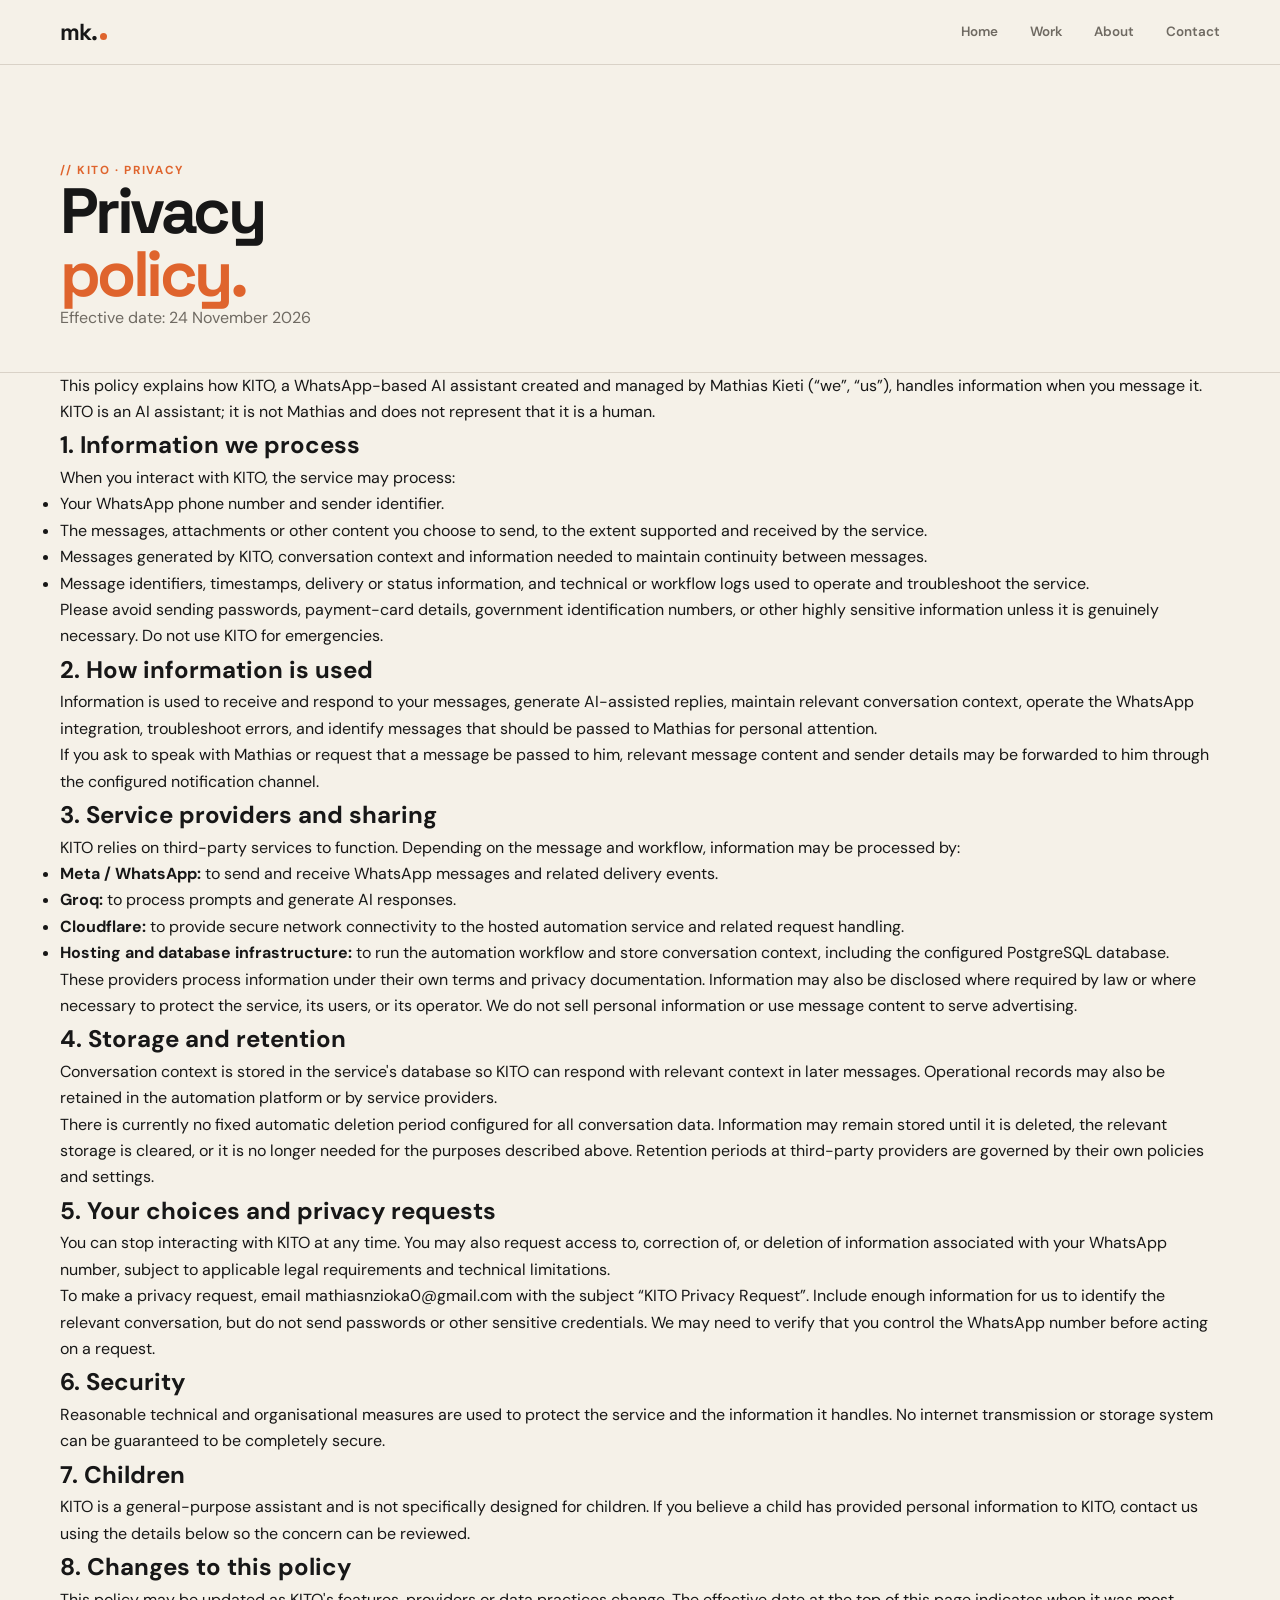
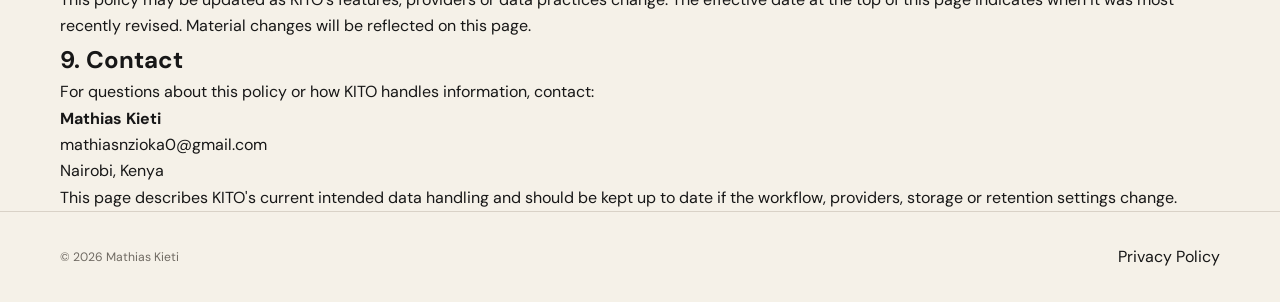
==== privacy-policy/index.html @ 992ea62e "Add KITO privacy policy page" ====
<!doctype html>
<html lang="en">
<head>
  <meta charset="utf-8">
  <meta name="viewport" content="width=device-width,initial-scale=1">
  <meta name="description" content="Privacy information for KITO, the WhatsApp AI assistant created by Mathias Kieti.">
  <meta name="robots" content="index,follow">
  <title>KITO Privacy Policy — Mathias Kieti</title>
  <link rel="stylesheet" href="../css/style.css">
</head>
<body>
  <header class="site-header">
    <div class="container">
      <a href="../index.html" class="logo" aria-label="Mathias Kieti home">mk.</a>
      <nav class="main-nav" aria-label="Main navigation">
        <a href="../index.html">Home</a>
        <a href="../projects.html">Work</a>
        <a href="../about.html">About</a>
        <a href="../contact.html">Contact</a>
      </nav>
    </div>
  </header>

  <main>
    <section class="page-hero">
      <div class="container">
        <p class="section-label">// KITO · privacy</p>
        <h1>Privacy<br><em>policy.</em></h1>
        <p class="sub policy-updated">Effective date: 24 November 2026</p>
      </div>
    </section>

    <section class="policy-section">
      <div class="container policy-container">
        <p class="policy-intro">This policy explains how KITO, a WhatsApp-based AI assistant created and managed by Mathias Kieti (“we”, “us”), handles information when you message it. KITO is an AI assistant; it is not Mathias and does not represent that it is a human.</p>

        <section class="policy-part">
          <h2>1. Information we process</h2>
          <p>When you interact with KITO, the service may process:</p>
          <ul>
            <li>Your WhatsApp phone number and sender identifier.</li>
            <li>The messages, attachments or other content you choose to send, to the extent supported and received by the service.</li>
            <li>Messages generated by KITO, conversation context and information needed to maintain continuity between messages.</li>
            <li>Message identifiers, timestamps, delivery or status information, and technical or workflow logs used to operate and troubleshoot the service.</li>
          </ul>
          <p>Please avoid sending passwords, payment-card details, government identification numbers, or other highly sensitive information unless it is genuinely necessary. Do not use KITO for emergencies.</p>
        </section>

        <section class="policy-part">
          <h2>2. How information is used</h2>
          <p>Information is used to receive and respond to your messages, generate AI-assisted replies, maintain relevant conversation context, operate the WhatsApp integration, troubleshoot errors, and identify messages that should be passed to Mathias for personal attention.</p>
          <p>If you ask to speak with Mathias or request that a message be passed to him, relevant message content and sender details may be forwarded to him through the configured notification channel.</p>
        </section>

        <section class="policy-part">
          <h2>3. Service providers and sharing</h2>
          <p>KITO relies on third-party services to function. Depending on the message and workflow, information may be processed by:</p>
          <ul>
            <li><strong>Meta / WhatsApp:</strong> to send and receive WhatsApp messages and related delivery events.</li>
            <li><strong>Groq:</strong> to process prompts and generate AI responses.</li>
            <li><strong>Cloudflare:</strong> to provide secure network connectivity to the hosted automation service and related request handling.</li>
            <li><strong>Hosting and database infrastructure:</strong> to run the automation workflow and store conversation context, including the configured PostgreSQL database.</li>
          </ul>
          <p>These providers process information under their own terms and privacy documentation. Information may also be disclosed where required by law or where necessary to protect the service, its users, or its operator. We do not sell personal information or use message content to serve advertising.</p>
        </section>

        <section class="policy-part">
          <h2>4. Storage and retention</h2>
          <p>Conversation context is stored in the service's database so KITO can respond with relevant context in later messages. Operational records may also be retained in the automation platform or by service providers.</p>
          <p>There is currently no fixed automatic deletion period configured for all conversation data. Information may remain stored until it is deleted, the relevant storage is cleared, or it is no longer needed for the purposes described above. Retention periods at third-party providers are governed by their own policies and settings.</p>
        </section>

        <section class="policy-part">
          <h2>5. Your choices and privacy requests</h2>
          <p>You can stop interacting with KITO at any time. You may also request access to, correction of, or deletion of information associated with your WhatsApp number, subject to applicable legal requirements and technical limitations.</p>
          <p>To make a privacy request, email <a href="mailto:mathiasnzioka0@gmail.com">mathiasnzioka0@gmail.com</a> with the subject “KITO Privacy Request”. Include enough information for us to identify the relevant conversation, but do not send passwords or other sensitive credentials. We may need to verify that you control the WhatsApp number before acting on a request.</p>
        </section>

        <section class="policy-part">
          <h2>6. Security</h2>
          <p>Reasonable technical and organisational measures are used to protect the service and the information it handles. No internet transmission or storage system can be guaranteed to be completely secure.</p>
        </section>

        <section class="policy-part">
          <h2>7. Children</h2>
          <p>KITO is a general-purpose assistant and is not specifically designed for children. If you believe a child has provided personal information to KITO, contact us using the details below so the concern can be reviewed.</p>
        </section>

        <section class="policy-part">
          <h2>8. Changes to this policy</h2>
          <p>This policy may be updated as KITO's features, providers or data practices change. The effective date at the top of this page indicates when it was most recently revised. Material changes will be reflected on this page.</p>
        </section>

        <section class="policy-part">
          <h2>9. Contact</h2>
          <p>For questions about this policy or how KITO handles information, contact:</p>
          <p><strong>Mathias Kieti</strong><br><a href="mailto:mathiasnzioka0@gmail.com">mathiasnzioka0@gmail.com</a><br>Nairobi, Kenya</p>
        </section>
        <p class="policy-note">This page describes KITO's current intended data handling and should be kept up to date if the workflow, providers, storage or retention settings change.</p>
      </div>
    </section>
  </main>

  <footer class="site-footer">
    <div class="container">
      <p>© 2026 Mathias Kieti</p>
      <a class="privacy-link" href="./" aria-current="page">Privacy Policy</a>
    </div>
  </footer>
</body>
</html>
---- css/style.css ----
@import url('https://fonts.googleapis.com/css2?family=DM+Sans:wght@400;500;600;700&family=Space+Grotesk:wght@500;600;700&display=swap');
:root{--bg:#f5f1e8;--surface:#fffdf8;--ink:#171717;--muted:#6f6a62;--line:#d9d2c7;--accent:#df642d;--accent-dark:#b94a1d;--accent-soft:#f3dfd2;--dark:#1b1a18;--radius:18px;--head:'Space Grotesk',sans-serif;--body:'DM Sans',sans-serif}*{box-sizing:border-box;margin:0;padding:0}html{scroll-behavior:smooth}body{background:var(--bg);color:var(--ink);font-family:var(--body);line-height:1.65;overflow-x:hidden}a{color:inherit;text-decoration:none}img{max-width:100%;display:block}.container{width:min(1160px,92%);margin:auto}.site-header{position:sticky;top:0;z-index:100;padding:1.05rem 0;background:rgba(245,241,232,.94);backdrop-filter:blur(14px);border-bottom:1px solid var(--line)}.site-header .container{display:flex;align-items:center;justify-content:space-between}.logo{font:700 1.45rem var(--head);letter-spacing:-.05em}.logo::after{content:'';display:inline-block;width:7px;height:7px;border-radius:50%;background:var(--accent);margin-left:3px}.main-nav{display:flex;gap:2rem}.main-nav a{font-size:.84rem;font-weight:600;color:var(--muted);position:relative}.main-nav a::after{content:'';position:absolute;left:0;bottom:-6px;width:0;height:2px;background:var(--accent);transition:.2s}.main-nav a:hover,.main-nav a[aria-current]{color:var(--ink)}.main-nav a:hover::after,.main-nav a[aria-current]::after{width:100%}.menu-toggle{display:none;background:none;border:1px solid var(--line);padding:.45rem .7rem;border-radius:10px;color:var(--ink)}@media(max-width:700px){.menu-toggle{display:block}.main-nav{display:none;position:absolute;top:100%;left:0;right:0;background:var(--bg);border-bottom:1px solid var(--line);padding:1rem 4%;flex-direction:column;gap:1rem}.main-nav.open{display:flex}}.hero{padding:7rem 0 5rem;border-bottom:1px solid var(--line);position:relative}.hero::before{content:'';position:absolute;right:5%;top:14%;width:180px;height:180px;border:1px solid rgba(223,100,45,.35);border-radius:50%}.hero::after{content:'';position:absolute;right:10%;top:22%;width:80px;height:80px;background:var(--accent-soft);border-radius:50%}.hero-inner{position:relative;z-index:1}.hero-eyebrow,.section-label,.meta-label,.eyebrow{font-size:.73rem;text-transform:uppercase;letter-spacing:.14em;font-weight:700;color:var(--accent)}.hero-eyebrow{display:flex;align-items:center;gap:.55rem;margin-bottom:1.5rem}.dot{width:8px;height:8px;background:var(--accent);border-radius:50%}.hero h1{font:700 clamp(3.5rem,9vw,8.2rem)/.91 var(--head);letter-spacing:-.07em;max-width:980px}.hero h1 .name{display:block}.hero h1 .role{display:block;font-size:clamp(1.5rem,3.4vw,2.8rem);line-height:1.1;letter-spacing:-.035em;color:var(--accent);margin-top:.9rem}.hero-desc{max-width:650px;font-size:1.08rem;color:var(--muted);margin:1.8rem 0 2.3rem}.hero-cta{display:flex;gap:.8rem;flex-wrap:wrap}.btn{display:inline-flex;align-items:center;justify-content:center;padding:.85rem 1.3rem;border-radius:999px;font-weight:700;font-size:.85rem;transition:.2s}.btn-primary{background:var(--accent);color:#fff}.btn-primary:hover{background:var(--accent-dark);transform:translateY(-2px)}.btn-outline{border:1px solid var(--ink);background:transparent}.btn-outline:hover{background:var(--ink);color:#fff;transform:translateY(-2px)}.current-roles{padding:3.2rem 0}.role-grid{display:grid;grid-template-columns:repeat(3,1fr);border-top:1px solid var(--line);border-bottom:1px solid var(--line)}.role-card{padding:1.4rem 1.2rem;border-right:1px solid var(--line)}.role-card:last-child{border-right:0}.role-card span{display:block;color:var(--muted);font-size:.82rem;margin-top:.35rem}.role-card strong{font:600 1.1rem var(--head);display:block}.role-card em{font-style:normal;color:var(--accent);font-size:.78rem;font-weight:700}@media(max-width:700px){.role-grid{grid-template-columns:1fr}.role-card{border-right:0;border-bottom:1px solid var(--line)}.role-card:last-child{border-bottom:0}}.section{padding:6rem 0}.section-head{display:flex;align-items:end;justify-content:space-between;gap:2rem;margin-bottom:2rem}.section h2,.page-hero h1{font:700 clamp(2.5rem,5vw,4.8rem)/.98 var(--head);letter-spacing:-.055em}.sub{color:var(--muted);max-width:620px}.text-link{color:var(--accent);font-weight:700}.featured-grid{display:grid;grid-template-columns:1.4fr 1fr;gap:1rem}.work-card,.project-card{background:var(--surface);border:1px solid var(--line);border-radius:var(--radius);overflow:hidden;transition:.25s}.work-card:hover,.project-card:hover{transform:translateY(-5px);border-color:var(--accent);box-shadow:0 18px 45px rgba(23,23,23,.08)}.work-card.large{grid-row:span 2}.work-image,.project-image{height:260px;overflow:hidden;background:#ebe5db;position:relative;display:flex;align-items:center;justify-content:center}.work-card.large .work-image,.project-card.featured .project-image{height:430px}.work-image img,.project-image img{width:100%;height:100%;object-fit:contain;object-position:center;transition:transform .55s ease}.work-card:hover .work-image img,.project-card:hover .project-image img{transform:scale(1.015)}.project-placeholder,.project-placeholder-wrap{height:100%;width:100%;display:grid;place-items:center;background:linear-gradient(135deg,#e9e1d4,#f3dfd2);font:700 clamp(2.5rem,7vw,5.5rem)/.9 var(--head);letter-spacing:-.07em}.work-body,.card-body{padding:1.4rem}.work-body h3,.card-body h3{font:600 1.45rem var(--head);margin-bottom:.45rem}.work-body p,.card-body p{color:var(--muted);font-size:.92rem}.work-meta{display:flex;justify-content:space-between;gap:1rem;margin-top:1rem;font-size:.78rem}.work-meta strong,.card-tag{color:var(--accent)}.page-hero{padding:6rem 0 2.5rem;border-bottom:1px solid var(--line)}.page-hero h1 em{font-style:normal;color:var(--accent)}.projects-section{padding:4rem 0 7rem}.cards{display:grid;grid-template-columns:repeat(2,1fr);gap:1rem}.project-card.featured{grid-column:span 2}.project-image{height:330px}.project-card.featured .project-image{height:500px}.project-image img{object-fit:contain;object-position:center}.card-tag{font-size:.73rem;text-transform:uppercase;letter-spacing:.12em;font-weight:700;margin-bottom:.5rem}.card-footer{display:flex;gap:.5rem;flex-wrap:wrap;padding:0 1.4rem 1.4rem}.tech-badge{padding:.35rem .65rem;border:1px solid var(--line);border-radius:999px;font-size:.68rem;color:var(--muted);background:var(--bg)}.extra-details{display:none;padding:0 1.4rem 1.3rem;color:var(--muted);font-size:.88rem}.extra-details.open{display:block}.details-btn{margin:0 1.4rem 1.4rem;padding:.6rem .9rem;border:1px solid var(--ink);border-radius:999px;background:none;font-weight:700;cursor:pointer}.details-btn:hover{background:var(--ink);color:#fff}.detail-links{display:flex;gap:.75rem;flex-wrap:wrap;margin-top:.8rem}.detail-link{color:var(--accent);font-weight:700;font-size:.82rem}@media(max-width:800px){.featured-grid{grid-template-columns:1fr}.work-card.large{grid-row:auto}.work-card.large .work-image{height:300px}}@media(max-width:760px){.cards{grid-template-columns:1fr}.project-card.featured{grid-column:auto}.project-card.featured .project-image{height:330px}}.about-section{padding:6rem 0}.about-grid{display:grid;grid-template-columns:.85fr 1.35fr;gap:4rem;align-items:start}.about-img-wrap{position:relative}.about-image{width:100%;aspect-ratio:4/5;object-fit:cover;border-radius:var(--radius)}.about-img-wrap::after{content:'';position:absolute;left:18px;bottom:-18px;width:70%;height:70%;background:var(--accent-soft);border-radius:24px;z-index:-1}.about-content h2{font:700 clamp(2.3rem,5vw,4.2rem)/1 var(--head);letter-spacing:-.06em;margin:.2rem 0 1.5rem}.about-content p{color:var(--muted);margin-bottom:1rem}.about-meta{display:grid;grid-template-columns:repeat(2,1fr);gap:1rem;margin:2rem 0}.meta-item{padding:1rem;border:1px solid var(--line);background:var(--surface);border-radius:14px}.meta-value{display:block;font-weight:600;margin-top:.25rem}.skill-groups{display:grid;grid-template-columns:repeat(2,1fr);gap:1rem;margin-top:1rem}.skill-group{padding:1.1rem;border-top:2px solid var(--ink)}.skill-group h3{font:600 1rem var(--head);margin-bottom:.5rem}.skill-group p{font-size:.88rem;margin:0}.timeline{display:grid;border-top:1px solid var(--line)}.timeline-item{display:grid;grid-template-columns:150px 1fr;gap:2rem;padding:2rem 0;border-bottom:1px solid var(--line)}.timeline-date{font-size:.82rem;color:var(--accent);font-weight:700}.timeline-item h3{font:600 1.5rem var(--head);margin-bottom:.2rem}.timeline-item h4{font-size:.9rem;color:var(--muted);font-weight:600;margin-bottom:.7rem}.timeline-item p{color:var(--muted);max-width:760px}@media(max-width:700px){.about-grid{grid-template-columns:1fr}.about-meta,.skill-groups{grid-template-columns:1fr}.timeline-item{grid-template-columns:1fr;gap:.4rem}}.contact-section{padding:7rem 0 8rem}.contact-inner{max-width:720px;margin:auto}.contact-inner h2{font:700 clamp(2.8rem,6vw,5rem)/.95 var(--head);letter-spacing:-.06em;margin:.8rem 0 1rem}.contact-inner .sub{margin-bottom:2rem}.contact-direct{display:grid;gap:.7rem;margin:2rem 0}.contact-link{display:flex;align-items:center;gap:.9rem;padding:1rem 1.1rem;border:1px solid var(--line);background:var(--surface);border-radius:14px;transition:.2s}.contact-link:hover{border-color:var(--accent);transform:translateX(4px)}.contact-link-icon{width:34px;height:34px;display:grid;place-items:center;background:var(--accent-soft);border-radius:10px;color:var(--accent);font-weight:700}label{display:block;margin-bottom:1rem}label span{display:block;font-size:.76rem;font-weight:700;margin-bottom:.45rem;color:var(--muted)}label input,label textarea{width:100%;padding:.95rem 1rem;border:1px solid var(--line);border-radius:12px;background:var(--surface);color:var(--ink);outline:none}label input:focus,label textarea:focus{border-color:var(--accent)}label textarea{min-height:150px;resize:vertical}form button[type=submit]{width:100%;padding:1rem;border:0;border-radius:999px;background:var(--accent);color:#fff;font-weight:700;cursor:pointer}.site-footer{padding:2rem 0;border-top:1px solid var(--line)}.site-footer .container{display:flex;justify-content:space-between;align-items:center;gap:1rem}.site-footer p{font-size:.76rem;color:var(--muted)}.social-icons{display:flex;gap:.6rem}.social-icons a{width:38px;height:38px;display:grid;place-items:center;border:1px solid var(--line);border-radius:50%;background:var(--surface)}.social-icons a:hover{border-color:var(--accent);color:var(--accent)}@media(max-width:600px){.site-footer .container{align-items:flex-start;flex-direction:column}}@media(prefers-reduced-motion:reduce){html{scroll-behavior:auto}*,*::before,*::after{transition:none!important;animation:none!important}}
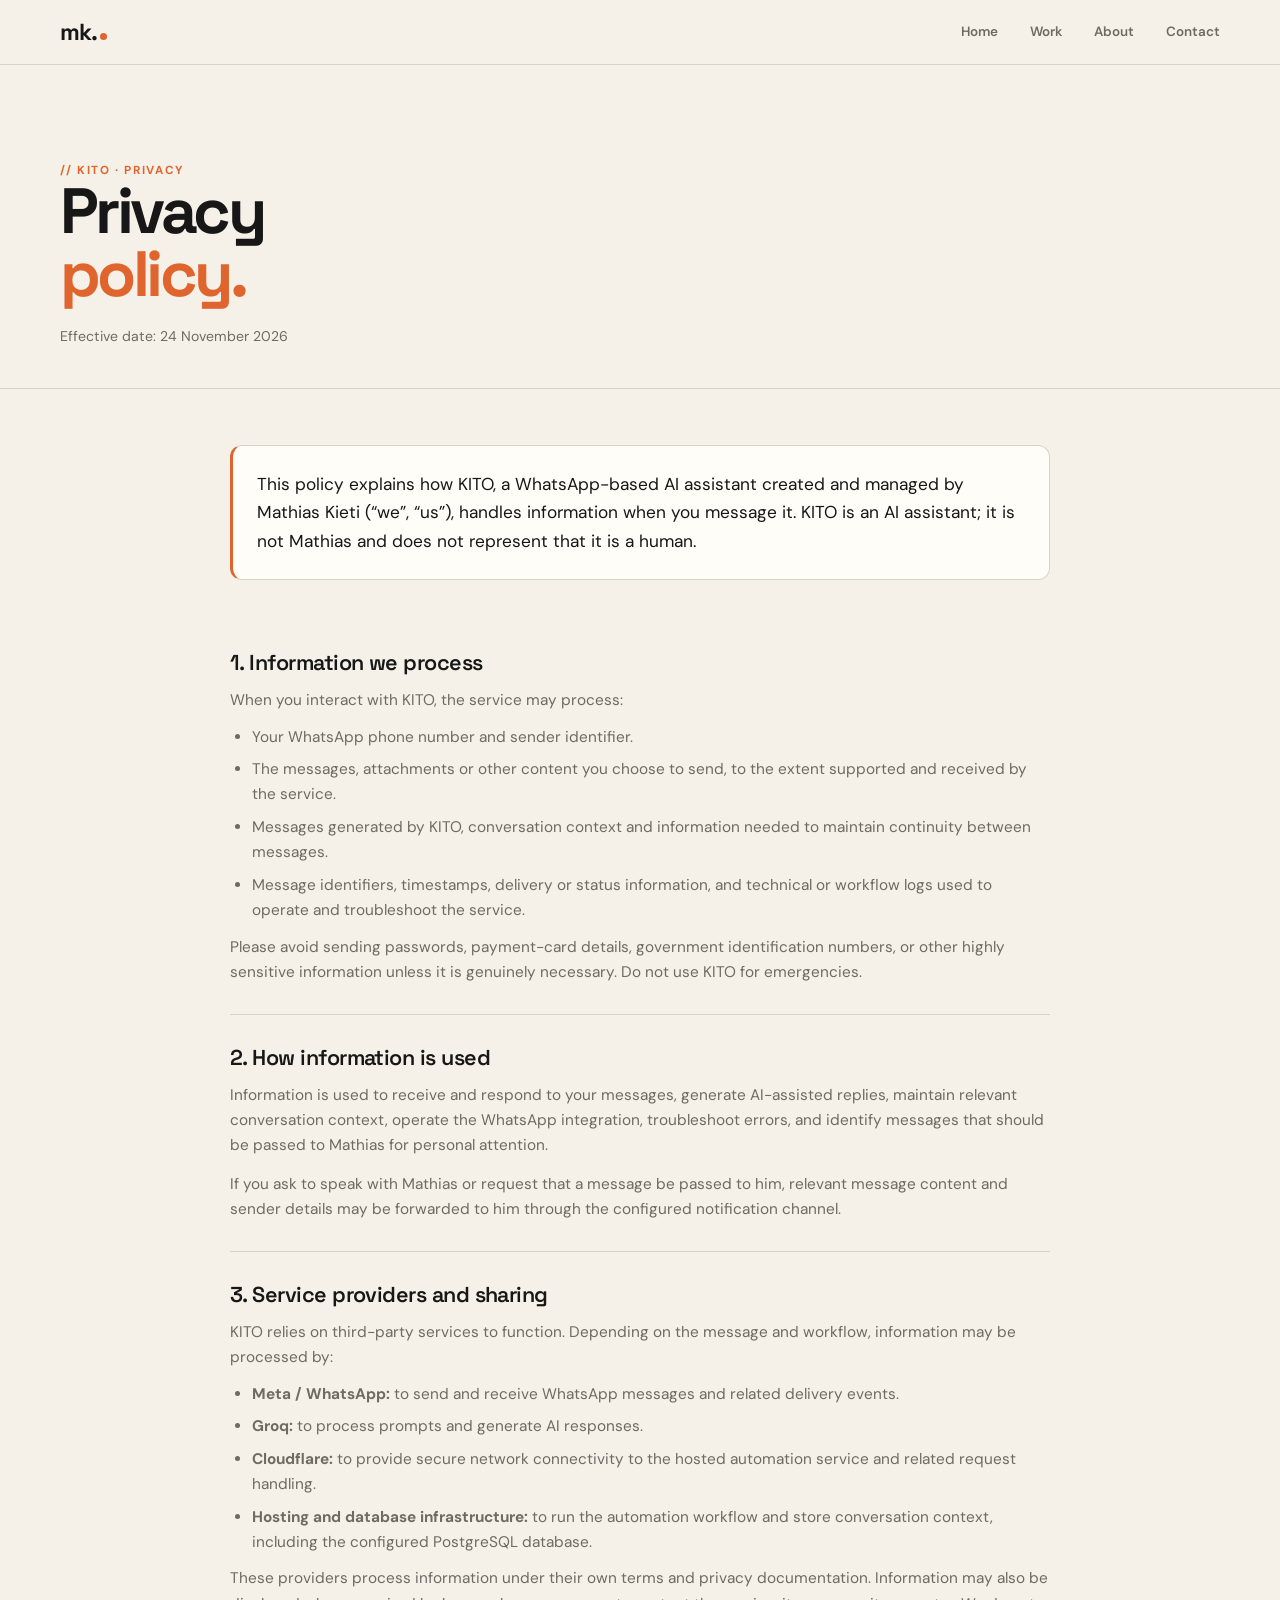
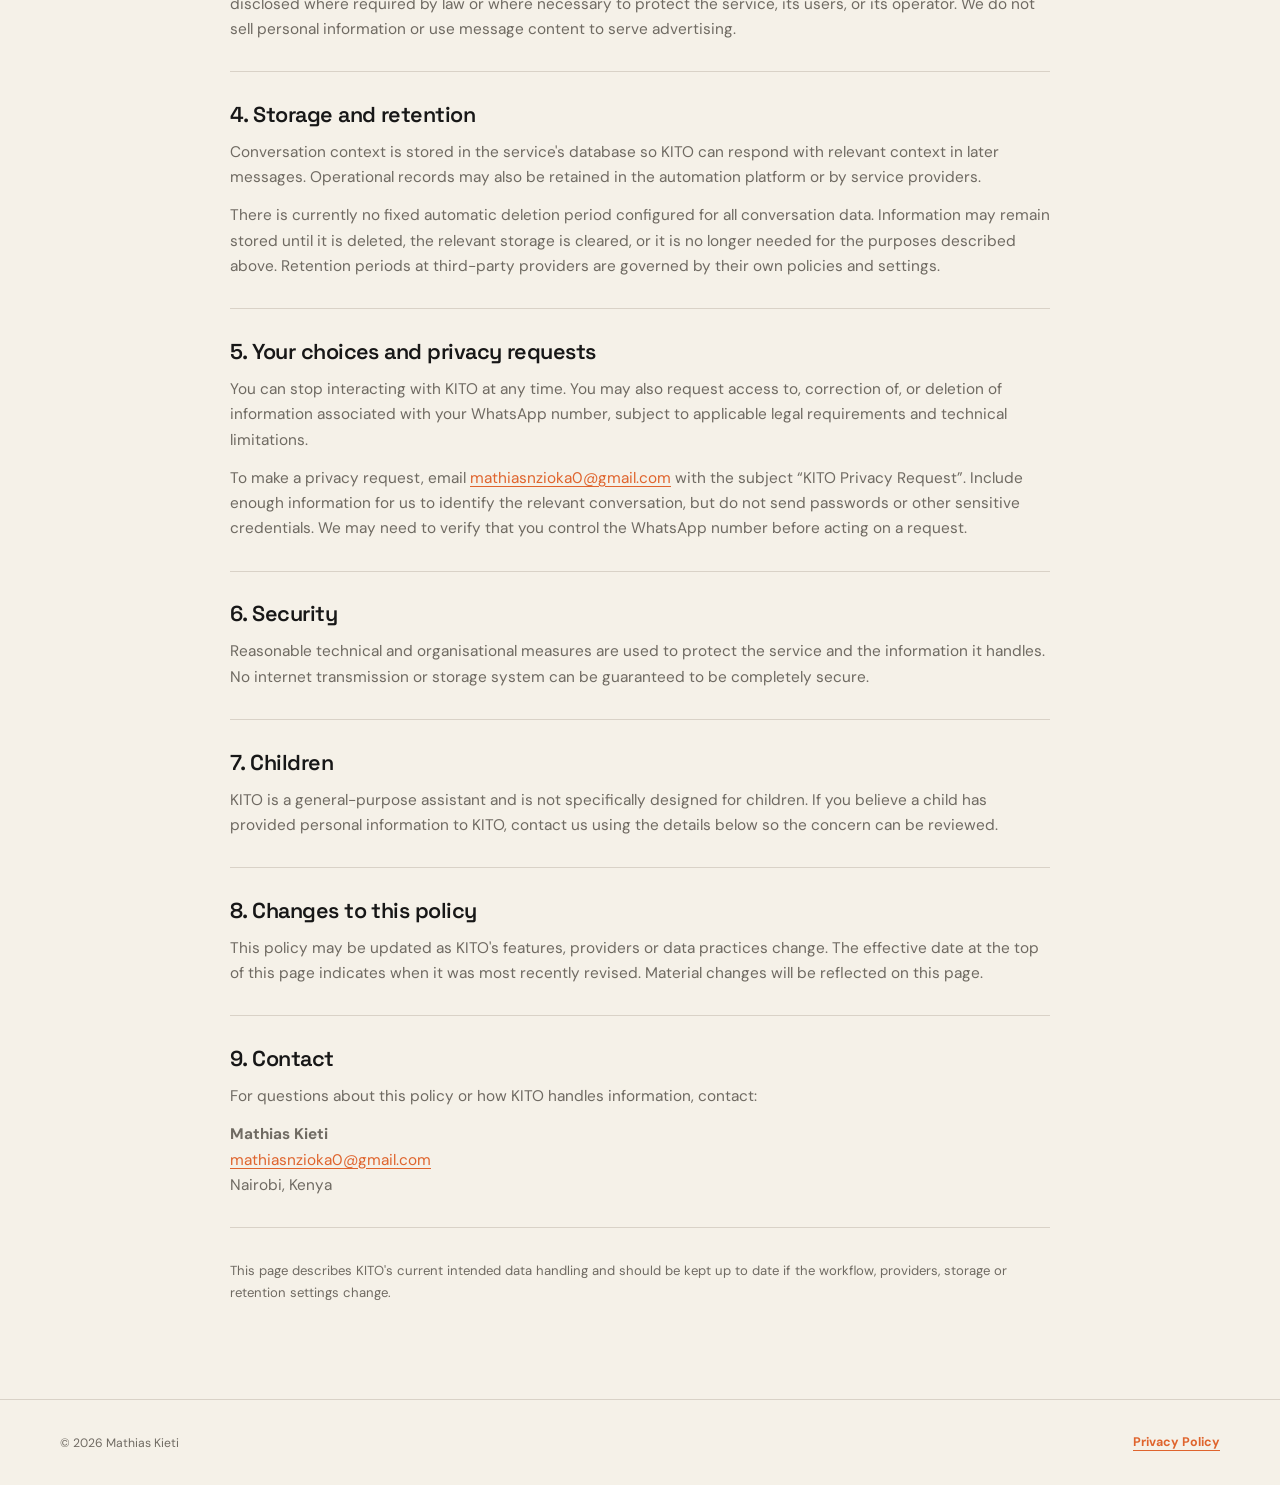
==== commit aa30a3f5: "Make privacy policy navigation mobile-friendly" ====
--- a/privacy-policy/index.html
+++ b/privacy-policy/index.html
@@ -12,7 +12,8 @@
   <header class="site-header">
     <div class="container">
       <a href="../index.html" class="logo" aria-label="Mathias Kieti home">mk.</a>
-      <nav class="main-nav" aria-label="Main navigation">
+      <button id="menuToggle" class="menu-toggle" aria-expanded="false" aria-label="Open navigation">☰</button>
+      <nav id="mainNav" class="main-nav" aria-label="Main navigation">
         <a href="../index.html">Home</a>
         <a href="../projects.html">Work</a>
         <a href="../about.html">About</a>
@@ -107,5 +108,6 @@
       <a class="privacy-link" href="./" aria-current="page">Privacy Policy</a>
     </div>
   </footer>
+  <script src="../js/main.js"></script>
 </body>
 </html>
--- a/css/style.css
+++ b/css/style.css
@@ -1,2 +1,18 @@
 @import url('https://fonts.googleapis.com/css2?family=DM+Sans:wght@400;500;600;700&family=Space+Grotesk:wght@500;600;700&display=swap');
-:root{--bg:#f5f1e8;--surface:#fffdf8;--ink:#171717;--muted:#6f6a62;--line:#d9d2c7;--accent:#df642d;--accent-dark:#b94a1d;--accent-soft:#f3dfd2;--dark:#1b1a18;--radius:18px;--head:'Space Grotesk',sans-serif;--body:'DM Sans',sans-serif}*{box-sizing:border-box;margin:0;padding:0}html{scroll-behavior:smooth}body{background:var(--bg);color:var(--ink);font-family:var(--body);line-height:1.65;overflow-x:hidden}a{color:inherit;text-decoration:none}img{max-width:100%;display:block}.container{width:min(1160px,92%);margin:auto}.site-header{position:sticky;top:0;z-index:100;padding:1.05rem 0;background:rgba(245,241,232,.94);backdrop-filter:blur(14px);border-bottom:1px solid var(--line)}.site-header .container{display:flex;align-items:center;justify-content:space-between}.logo{font:700 1.45rem var(--head);letter-spacing:-.05em}.logo::after{content:'';display:inline-block;width:7px;height:7px;border-radius:50%;background:var(--accent);margin-left:3px}.main-nav{display:flex;gap:2rem}.main-nav a{font-size:.84rem;font-weight:600;color:var(--muted);position:relative}.main-nav a::after{content:'';position:absolute;left:0;bottom:-6px;width:0;height:2px;background:var(--accent);transition:.2s}.main-nav a:hover,.main-nav a[aria-current]{color:var(--ink)}.main-nav a:hover::after,.main-nav a[aria-current]::after{width:100%}.menu-toggle{display:none;background:none;border:1px solid var(--line);padding:.45rem .7rem;border-radius:10px;color:var(--ink)}@media(max-width:700px){.menu-toggle{display:block}.main-nav{display:none;position:absolute;top:100%;left:0;right:0;background:var(--bg);border-bottom:1px solid var(--line);padding:1rem 4%;flex-direction:column;gap:1rem}.main-nav.open{display:flex}}.hero{padding:7rem 0 5rem;border-bottom:1px solid var(--line);position:relative}.hero::before{content:'';position:absolute;right:5%;top:14%;width:180px;height:180px;border:1px solid rgba(223,100,45,.35);border-radius:50%}.hero::after{content:'';position:absolute;right:10%;top:22%;width:80px;height:80px;background:var(--accent-soft);border-radius:50%}.hero-inner{position:relative;z-index:1}.hero-eyebrow,.section-label,.meta-label,.eyebrow{font-size:.73rem;text-transform:uppercase;letter-spacing:.14em;font-weight:700;color:var(--accent)}.hero-eyebrow{display:flex;align-items:center;gap:.55rem;margin-bottom:1.5rem}.dot{width:8px;height:8px;background:var(--accent);border-radius:50%}.hero h1{font:700 clamp(3.5rem,9vw,8.2rem)/.91 var(--head);letter-spacing:-.07em;max-width:980px}.hero h1 .name{display:block}.hero h1 .role{display:block;font-size:clamp(1.5rem,3.4vw,2.8rem);line-height:1.1;letter-spacing:-.035em;color:var(--accent);margin-top:.9rem}.hero-desc{max-width:650px;font-size:1.08rem;color:var(--muted);margin:1.8rem 0 2.3rem}.hero-cta{display:flex;gap:.8rem;flex-wrap:wrap}.btn{display:inline-flex;align-items:center;justify-content:center;padding:.85rem 1.3rem;border-radius:999px;font-weight:700;font-size:.85rem;transition:.2s}.btn-primary{background:var(--accent);color:#fff}.btn-primary:hover{background:var(--accent-dark);transform:translateY(-2px)}.btn-outline{border:1px solid var(--ink);background:transparent}.btn-outline:hover{background:var(--ink);color:#fff;transform:translateY(-2px)}.current-roles{padding:3.2rem 0}.role-grid{display:grid;grid-template-columns:repeat(3,1fr);border-top:1px solid var(--line);border-bottom:1px solid var(--line)}.role-card{padding:1.4rem 1.2rem;border-right:1px solid var(--line)}.role-card:last-child{border-right:0}.role-card span{display:block;color:var(--muted);font-size:.82rem;margin-top:.35rem}.role-card strong{font:600 1.1rem var(--head);display:block}.role-card em{font-style:normal;color:var(--accent);font-size:.78rem;font-weight:700}@media(max-width:700px){.role-grid{grid-template-columns:1fr}.role-card{border-right:0;border-bottom:1px solid var(--line)}.role-card:last-child{border-bottom:0}}.section{padding:6rem 0}.section-head{display:flex;align-items:end;justify-content:space-between;gap:2rem;margin-bottom:2rem}.section h2,.page-hero h1{font:700 clamp(2.5rem,5vw,4.8rem)/.98 var(--head);letter-spacing:-.055em}.sub{color:var(--muted);max-width:620px}.text-link{color:var(--accent);font-weight:700}.featured-grid{display:grid;grid-template-columns:1.4fr 1fr;gap:1rem}.work-card,.project-card{background:var(--surface);border:1px solid var(--line);border-radius:var(--radius);overflow:hidden;transition:.25s}.work-card:hover,.project-card:hover{transform:translateY(-5px);border-color:var(--accent);box-shadow:0 18px 45px rgba(23,23,23,.08)}.work-card.large{grid-row:span 2}.work-image,.project-image{height:260px;overflow:hidden;background:#ebe5db;position:relative;display:flex;align-items:center;justify-content:center}.work-card.large .work-image,.project-card.featured .project-image{height:430px}.work-image img,.project-image img{width:100%;height:100%;object-fit:contain;object-position:center;transition:transform .55s ease}.work-card:hover .work-image img,.project-card:hover .project-image img{transform:scale(1.015)}.project-placeholder,.project-placeholder-wrap{height:100%;width:100%;display:grid;place-items:center;background:linear-gradient(135deg,#e9e1d4,#f3dfd2);font:700 clamp(2.5rem,7vw,5.5rem)/.9 var(--head);letter-spacing:-.07em}.work-body,.card-body{padding:1.4rem}.work-body h3,.card-body h3{font:600 1.45rem var(--head);margin-bottom:.45rem}.work-body p,.card-body p{color:var(--muted);font-size:.92rem}.work-meta{display:flex;justify-content:space-between;gap:1rem;margin-top:1rem;font-size:.78rem}.work-meta strong,.card-tag{color:var(--accent)}.page-hero{padding:6rem 0 2.5rem;border-bottom:1px solid var(--line)}.page-hero h1 em{font-style:normal;color:var(--accent)}.projects-section{padding:4rem 0 7rem}.cards{display:grid;grid-template-columns:repeat(2,1fr);gap:1rem}.project-card.featured{grid-column:span 2}.project-image{height:330px}.project-card.featured .project-image{height:500px}.project-image img{object-fit:contain;object-position:center}.card-tag{font-size:.73rem;text-transform:uppercase;letter-spacing:.12em;font-weight:700;margin-bottom:.5rem}.card-footer{display:flex;gap:.5rem;flex-wrap:wrap;padding:0 1.4rem 1.4rem}.tech-badge{padding:.35rem .65rem;border:1px solid var(--line);border-radius:999px;font-size:.68rem;color:var(--muted);background:var(--bg)}.extra-details{display:none;padding:0 1.4rem 1.3rem;color:var(--muted);font-size:.88rem}.extra-details.open{display:block}.details-btn{margin:0 1.4rem 1.4rem;padding:.6rem .9rem;border:1px solid var(--ink);border-radius:999px;background:none;font-weight:700;cursor:pointer}.details-btn:hover{background:var(--ink);color:#fff}.detail-links{display:flex;gap:.75rem;flex-wrap:wrap;margin-top:.8rem}.detail-link{color:var(--accent);font-weight:700;font-size:.82rem}@media(max-width:800px){.featured-grid{grid-template-columns:1fr}.work-card.large{grid-row:auto}.work-card.large .work-image{height:300px}}@media(max-width:760px){.cards{grid-template-columns:1fr}.project-card.featured{grid-column:auto}.project-card.featured .project-image{height:330px}}.about-section{padding:6rem 0}.about-grid{display:grid;grid-template-columns:.85fr 1.35fr;gap:4rem;align-items:start}.about-img-wrap{position:relative}.about-image{width:100%;aspect-ratio:4/5;object-fit:cover;border-radius:var(--radius)}.about-img-wrap::after{content:'';position:absolute;left:18px;bottom:-18px;width:70%;height:70%;background:var(--accent-soft);border-radius:24px;z-index:-1}.about-content h2{font:700 clamp(2.3rem,5vw,4.2rem)/1 var(--head);letter-spacing:-.06em;margin:.2rem 0 1.5rem}.about-content p{color:var(--muted);margin-bottom:1rem}.about-meta{display:grid;grid-template-columns:repeat(2,1fr);gap:1rem;margin:2rem 0}.meta-item{padding:1rem;border:1px solid var(--line);background:var(--surface);border-radius:14px}.meta-value{display:block;font-weight:600;margin-top:.25rem}.skill-groups{display:grid;grid-template-columns:repeat(2,1fr);gap:1rem;margin-top:1rem}.skill-group{padding:1.1rem;border-top:2px solid var(--ink)}.skill-group h3{font:600 1rem var(--head);margin-bottom:.5rem}.skill-group p{font-size:.88rem;margin:0}.timeline{display:grid;border-top:1px solid var(--line)}.timeline-item{display:grid;grid-template-columns:150px 1fr;gap:2rem;padding:2rem 0;border-bottom:1px solid var(--line)}.timeline-date{font-size:.82rem;color:var(--accent);font-weight:700}.timeline-item h3{font:600 1.5rem var(--head);margin-bottom:.2rem}.timeline-item h4{font-size:.9rem;color:var(--muted);font-weight:600;margin-bottom:.7rem}.timeline-item p{color:var(--muted);max-width:760px}@media(max-width:700px){.about-grid{grid-template-columns:1fr}.about-meta,.skill-groups{grid-template-columns:1fr}.timeline-item{grid-template-columns:1fr;gap:.4rem}}.contact-section{padding:7rem 0 8rem}.contact-inner{max-width:720px;margin:auto}.contact-inner h2{font:700 clamp(2.8rem,6vw,5rem)/.95 var(--head);letter-spacing:-.06em;margin:.8rem 0 1rem}.contact-inner .sub{margin-bottom:2rem}.contact-direct{display:grid;gap:.7rem;margin:2rem 0}.contact-link{display:flex;align-items:center;gap:.9rem;padding:1rem 1.1rem;border:1px solid var(--line);background:var(--surface);border-radius:14px;transition:.2s}.contact-link:hover{border-color:var(--accent);transform:translateX(4px)}.contact-link-icon{width:34px;height:34px;display:grid;place-items:center;background:var(--accent-soft);border-radius:10px;color:var(--accent);font-weight:700}label{display:block;margin-bottom:1rem}label span{display:block;font-size:.76rem;font-weight:700;margin-bottom:.45rem;color:var(--muted)}label input,label textarea{width:100%;padding:.95rem 1rem;border:1px solid var(--line);border-radius:12px;background:var(--surface);color:var(--ink);outline:none}label input:focus,label textarea:focus{border-color:var(--accent)}label textarea{min-height:150px;resize:vertical}form button[type=submit]{width:100%;padding:1rem;border:0;border-radius:999px;background:var(--accent);color:#fff;font-weight:700;cursor:pointer}.site-footer{padding:2rem 0;border-top:1px solid var(--line)}.site-footer .container{display:flex;justify-content:space-between;align-items:center;gap:1rem}.site-footer p{font-size:.76rem;color:var(--muted)}.social-icons{display:flex;gap:.6rem}.social-icons a{width:38px;height:38px;display:grid;place-items:center;border:1px solid var(--line);border-radius:50%;background:var(--surface)}.social-icons a:hover{border-color:var(--accent);color:var(--accent)}@media(max-width:600px){.site-footer .container{align-items:flex-start;flex-direction:column}}@media(prefers-reduced-motion:reduce){html{scroll-behavior:auto}*,*::before,*::after{transition:none!important;animation:none!important}}+:root{--bg:#f5f1e8;--surface:#fffdf8;--ink:#171717;--muted:#6f6a62;--line:#d9d2c7;--accent:#df642d;--accent-dark:#b94a1d;--accent-soft:#f3dfd2;--dark:#1b1a18;--radius:18px;--head:'Space Grotesk',sans-serif;--body:'DM Sans',sans-serif}*{box-sizing:border-box;margin:0;padding:0}html{scroll-behavior:smooth}body{background:var(--bg);color:var(--ink);font-family:var(--body);line-height:1.65;overflow-x:hidden}a{color:inherit;text-decoration:none}img{max-width:100%;display:block}.container{width:min(1160px,92%);margin:auto}.site-header{position:sticky;top:0;z-index:100;padding:1.05rem 0;background:rgba(245,241,232,.94);backdrop-filter:blur(14px);border-bottom:1px solid var(--line)}.site-header .container{display:flex;align-items:center;justify-content:space-between}.logo{font:700 1.45rem var(--head);letter-spacing:-.05em}.logo::after{content:'';display:inline-block;width:7px;height:7px;border-radius:50%;background:var(--accent);margin-left:3px}.main-nav{display:flex;gap:2rem}.main-nav a{font-size:.84rem;font-weight:600;color:var(--muted);position:relative}.main-nav a::after{content:'';position:absolute;left:0;bottom:-6px;width:0;height:2px;background:var(--accent);transition:.2s}.main-nav a:hover,.main-nav a[aria-current]{color:var(--ink)}.main-nav a:hover::after,.main-nav a[aria-current]::after{width:100%}.menu-toggle{display:none;background:none;border:1px solid var(--line);padding:.45rem .7rem;border-radius:10px;color:var(--ink)}@media(max-width:700px){.menu-toggle{display:block}.main-nav{display:none;position:absolute;top:100%;left:0;right:0;background:var(--bg);border-bottom:1px solid var(--line);padding:1rem 4%;flex-direction:column;gap:1rem}.main-nav.open{display:flex}}.hero{padding:7rem 0 5rem;border-bottom:1px solid var(--line);position:relative}.hero::before{content:'';position:absolute;right:5%;top:14%;width:180px;height:180px;border:1px solid rgba(223,100,45,.35);border-radius:50%}.hero::after{content:'';position:absolute;right:10%;top:22%;width:80px;height:80px;background:var(--accent-soft);border-radius:50%}.hero-inner{position:relative;z-index:1}.hero-eyebrow,.section-label,.meta-label,.eyebrow{font-size:.73rem;text-transform:uppercase;letter-spacing:.14em;font-weight:700;color:var(--accent)}.hero-eyebrow{display:flex;align-items:center;gap:.55rem;margin-bottom:1.5rem}.dot{width:8px;height:8px;background:var(--accent);border-radius:50%}.hero h1{font:700 clamp(3.5rem,9vw,8.2rem)/.91 var(--head);letter-spacing:-.07em;max-width:980px}.hero h1 .name{display:block}.hero h1 .role{display:block;font-size:clamp(1.5rem,3.4vw,2.8rem);line-height:1.1;letter-spacing:-.035em;color:var(--accent);margin-top:.9rem}.hero-desc{max-width:650px;font-size:1.08rem;color:var(--muted);margin:1.8rem 0 2.3rem}.hero-cta{display:flex;gap:.8rem;flex-wrap:wrap}.btn{display:inline-flex;align-items:center;justify-content:center;padding:.85rem 1.3rem;border-radius:999px;font-weight:700;font-size:.85rem;transition:.2s}.btn-primary{background:var(--accent);color:#fff}.btn-primary:hover{background:var(--accent-dark);transform:translateY(-2px)}.btn-outline{border:1px solid var(--ink);background:transparent}.btn-outline:hover{background:var(--ink);color:#fff;transform:translateY(-2px)}.current-roles{padding:3.2rem 0}.role-grid{display:grid;grid-template-columns:repeat(3,1fr);border-top:1px solid var(--line);border-bottom:1px solid var(--line)}.role-card{padding:1.4rem 1.2rem;border-right:1px solid var(--line)}.role-card:last-child{border-right:0}.role-card span{display:block;color:var(--muted);font-size:.82rem;margin-top:.35rem}.role-card strong{font:600 1.1rem var(--head);display:block}.role-card em{font-style:normal;color:var(--accent);font-size:.78rem;font-weight:700}@media(max-width:700px){.role-grid{grid-template-columns:1fr}.role-card{border-right:0;border-bottom:1px solid var(--line)}.role-card:last-child{border-bottom:0}}.section{padding:6rem 0}.section-head{display:flex;align-items:end;justify-content:space-between;gap:2rem;margin-bottom:2rem}.section h2,.page-hero h1{font:700 clamp(2.5rem,5vw,4.8rem)/.98 var(--head);letter-spacing:-.055em}.sub{color:var(--muted);max-width:620px}.text-link{color:var(--accent);font-weight:700}.featured-grid{display:grid;grid-template-columns:1.4fr 1fr;gap:1rem}.work-card,.project-card{background:var(--surface);border:1px solid var(--line);border-radius:var(--radius);overflow:hidden;transition:.25s}.work-card:hover,.project-card:hover{transform:translateY(-5px);border-color:var(--accent);box-shadow:0 18px 45px rgba(23,23,23,.08)}.work-card.large{grid-row:span 2}.work-image,.project-image{height:260px;overflow:hidden;background:#ebe5db;position:relative;display:flex;align-items:center;justify-content:center}.work-card.large .work-image,.project-card.featured .project-image{height:430px}.work-image img,.project-image img{width:100%;height:100%;object-fit:contain;object-position:center;transition:transform .55s ease}.work-card:hover .work-image img,.project-card:hover .project-image img{transform:scale(1.015)}.project-placeholder,.project-placeholder-wrap{height:100%;width:100%;display:grid;place-items:center;background:linear-gradient(135deg,#e9e1d4,#f3dfd2);font:700 clamp(2.5rem,7vw,5.5rem)/.9 var(--head);letter-spacing:-.07em}.work-body,.card-body{padding:1.4rem}.work-body h3,.card-body h3{font:600 1.45rem var(--head);margin-bottom:.45rem}.work-body p,.card-body p{color:var(--muted);font-size:.92rem}.work-meta{display:flex;justify-content:space-between;gap:1rem;margin-top:1rem;font-size:.78rem}.work-meta strong,.card-tag{color:var(--accent)}.page-hero{padding:6rem 0 2.5rem;border-bottom:1px solid var(--line)}.page-hero h1 em{font-style:normal;color:var(--accent)}.projects-section{padding:4rem 0 7rem}.cards{display:grid;grid-template-columns:repeat(2,1fr);gap:1rem}.project-card.featured{grid-column:span 2}.project-image{height:330px}.project-card.featured .project-image{height:500px}.project-image img{object-fit:contain;object-position:center}.card-tag{font-size:.73rem;text-transform:uppercase;letter-spacing:.12em;font-weight:700;margin-bottom:.5rem}.card-footer{display:flex;gap:.5rem;flex-wrap:wrap;padding:0 1.4rem 1.4rem}.tech-badge{padding:.35rem .65rem;border:1px solid var(--line);border-radius:999px;font-size:.68rem;color:var(--muted);background:var(--bg)}.extra-details{display:none;padding:0 1.4rem 1.3rem;color:var(--muted);font-size:.88rem}.extra-details.open{display:block}.details-btn{margin:0 1.4rem 1.4rem;padding:.6rem .9rem;border:1px solid var(--ink);border-radius:999px;background:none;font-weight:700;cursor:pointer}.details-btn:hover{background:var(--ink);color:#fff}.detail-links{display:flex;gap:.75rem;flex-wrap:wrap;margin-top:.8rem}.detail-link{color:var(--accent);font-weight:700;font-size:.82rem}@media(max-width:800px){.featured-grid{grid-template-columns:1fr}.work-card.large{grid-row:auto}.work-card.large .work-image{height:300px}}@media(max-width:760px){.cards{grid-template-columns:1fr}.project-card.featured{grid-column:auto}.project-card.featured .project-image{height:330px}}.about-section{padding:6rem 0}.about-grid{display:grid;grid-template-columns:.85fr 1.35fr;gap:4rem;align-items:start}.about-img-wrap{position:relative}.about-image{width:100%;aspect-ratio:4/5;object-fit:cover;border-radius:var(--radius)}.about-img-wrap::after{content:'';position:absolute;left:18px;bottom:-18px;width:70%;height:70%;background:var(--accent-soft);border-radius:24px;z-index:-1}.about-content h2{font:700 clamp(2.3rem,5vw,4.2rem)/1 var(--head);letter-spacing:-.06em;margin:.2rem 0 1.5rem}.about-content p{color:var(--muted);margin-bottom:1rem}.about-meta{display:grid;grid-template-columns:repeat(2,1fr);gap:1rem;margin:2rem 0}.meta-item{padding:1rem;border:1px solid var(--line);background:var(--surface);border-radius:14px}.meta-value{display:block;font-weight:600;margin-top:.25rem}.skill-groups{display:grid;grid-template-columns:repeat(2,1fr);gap:1rem;margin-top:1rem}.skill-group{padding:1.1rem;border-top:2px solid var(--ink)}.skill-group h3{font:600 1rem var(--head);margin-bottom:.5rem}.skill-group p{font-size:.88rem;margin:0}.timeline{display:grid;border-top:1px solid var(--line)}.timeline-item{display:grid;grid-template-columns:150px 1fr;gap:2rem;padding:2rem 0;border-bottom:1px solid var(--line)}.timeline-date{font-size:.82rem;color:var(--accent);font-weight:700}.timeline-item h3{font:600 1.5rem var(--head);margin-bottom:.2rem}.timeline-item h4{font-size:.9rem;color:var(--muted);font-weight:600;margin-bottom:.7rem}.timeline-item p{color:var(--muted);max-width:760px}@media(max-width:700px){.about-grid{grid-template-columns:1fr}.about-meta,.skill-groups{grid-template-columns:1fr}.timeline-item{grid-template-columns:1fr;gap:.4rem}}.contact-section{padding:7rem 0 8rem}.contact-inner{max-width:720px;margin:auto}.contact-inner h2{font:700 clamp(2.8rem,6vw,5rem)/.95 var(--head);letter-spacing:-.06em;margin:.8rem 0 1rem}.contact-inner .sub{margin-bottom:2rem}.contact-direct{display:grid;gap:.7rem;margin:2rem 0}.contact-link{display:flex;align-items:center;gap:.9rem;padding:1rem 1.1rem;border:1px solid var(--line);background:var(--surface);border-radius:14px;transition:.2s}.contact-link:hover{border-color:var(--accent);transform:translateX(4px)}.contact-link-icon{width:34px;height:34px;display:grid;place-items:center;background:var(--accent-soft);border-radius:10px;color:var(--accent);font-weight:700}label{display:block;margin-bottom:1rem}label span{display:block;font-size:.76rem;font-weight:700;margin-bottom:.45rem;color:var(--muted)}label input,label textarea{width:100%;padding:.95rem 1rem;border:1px solid var(--line);border-radius:12px;background:var(--surface);color:var(--ink);outline:none}label input:focus,label textarea:focus{border-color:var(--accent)}label textarea{min-height:150px;resize:vertical}form button[type=submit]{width:100%;padding:1rem;border:0;border-radius:999px;background:var(--accent);color:#fff;font-weight:700;cursor:pointer}.site-footer{padding:2rem 0;border-top:1px solid var(--line)}.site-footer .container{display:flex;justify-content:space-between;align-items:center;gap:1rem}.site-footer p{font-size:.76rem;color:var(--muted)}.social-icons{display:flex;gap:.6rem}.social-icons a{width:38px;height:38px;display:grid;place-items:center;border:1px solid var(--line);border-radius:50%;background:var(--surface)}.social-icons a:hover{border-color:var(--accent);color:var(--accent)}@media(max-width:600px){.site-footer .container{align-items:flex-start;flex-direction:column}}@media(prefers-reduced-motion:reduce){html{scroll-behavior:auto}*,*::before,*::after{transition:none!important;animation:none!important}}
+/* KITO privacy policy */
+.privacy-link{font-size:.78rem;font-weight:700;color:var(--accent);text-decoration:underline;text-underline-offset:4px}
+.privacy-link:hover{color:var(--accent-dark)}
+.policy-updated{margin-top:1.2rem;font-size:.88rem}
+.policy-section{padding:3.5rem 0 6rem}
+.policy-container{max-width:820px}
+.policy-intro{font-size:1.08rem;color:var(--ink);padding:1.5rem;background:var(--surface);border:1px solid var(--line);border-left:3px solid var(--accent);border-radius:12px;margin-bottom:2.5rem}
+.policy-part{padding:1.8rem 0;border-bottom:1px solid var(--line)}
+.policy-part h2{font:600 1.35rem var(--head);letter-spacing:-.025em;margin-bottom:.75rem}
+.policy-part p,.policy-part li{color:var(--muted);font-size:.96rem}
+.policy-part p+p{margin-top:.8rem}
+.policy-part ul{padding-left:1.35rem;margin:.7rem 0}
+.policy-part li+li{margin-top:.45rem}
+.policy-part a{color:var(--accent);text-decoration:underline;text-underline-offset:3px}
+.policy-note{font-size:.82rem;color:var(--muted);margin-top:2rem}
+@media(max-width:600px){.policy-section{padding:2.2rem 0 4rem}.policy-intro{font-size:1rem}.policy-part h2{font-size:1.2rem}}
